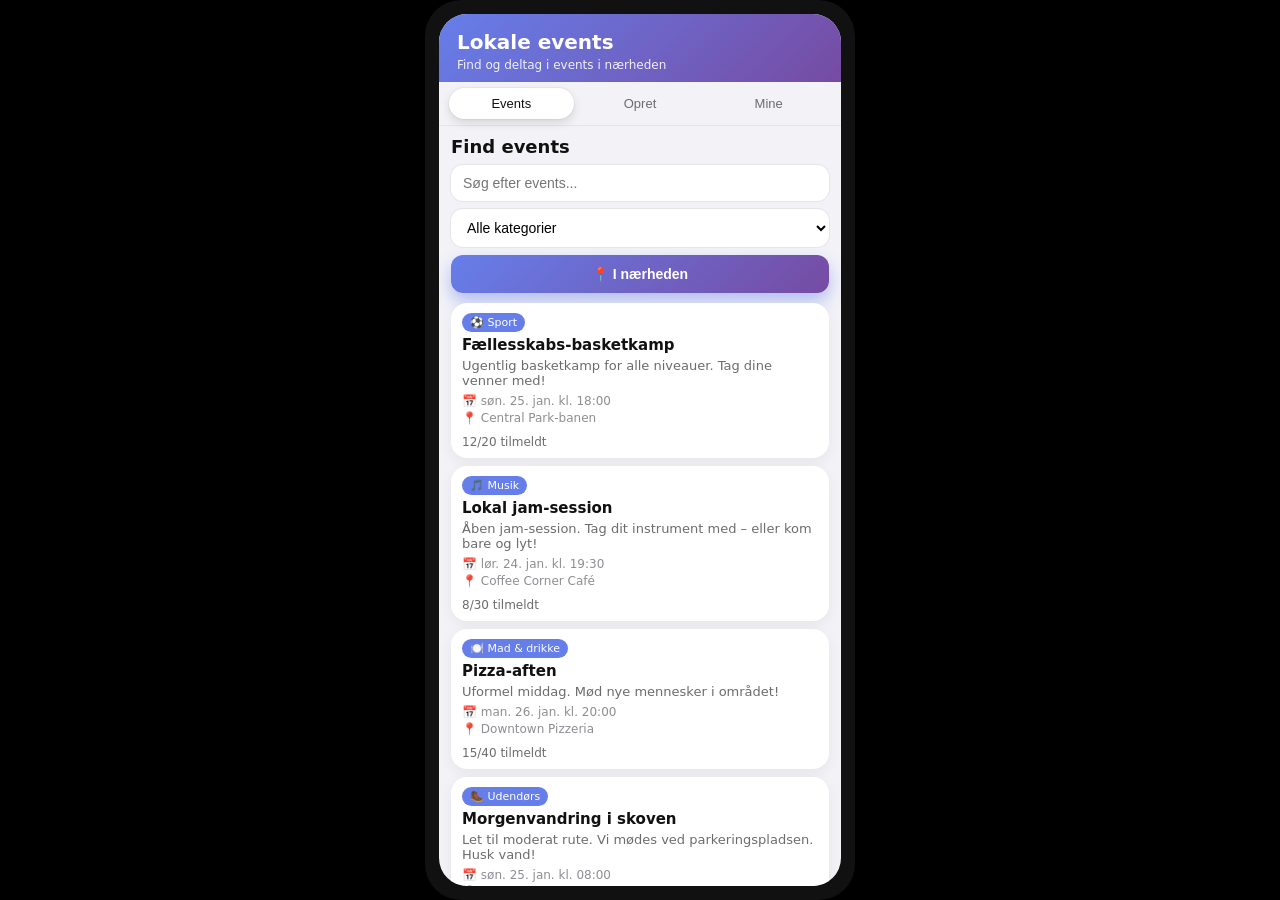
==== app/index-iphone.html @ d3295fb8 "Iphone version" ====
<!DOCTYPE html>
<html lang="da">
<head>
    <meta charset="UTF-8">
    <meta name="viewport" content="width=device-width, initial-scale=1.0, viewport-fit=cover">
    <title>Lokale events – iPhone</title>
    <link rel="stylesheet" href="css/style-iphone.css">
</head>
<body>
    <div class="phone-frame">
        <div class="phone-notch-area"></div>
        <div class="phone-app">
            <header class="header">
                <h1>Lokale events</h1>
                <p class="tagline">Find og deltag i events i nærheden</p>
            </header>

            <!-- Navigation Tabs -->
            <nav class="nav-tabs">
                <button class="tab-btn active" data-tab="events">Events</button>
                <button class="tab-btn" data-tab="create">Opret</button>
                <button class="tab-btn" data-tab="joined">Mine</button>
            </nav>

            <main class="content">
                <!-- Events Tab -->
                <div id="events" class="tab-content active">
                    <div class="section-header">
                        <h2>Find events</h2>
                        <div class="controls">
                            <input type="text" id="searchInput" placeholder="Søg efter events..." class="search-input">
                            <select id="categoryFilter" class="category-filter">
                                <option value="">Alle kategorier</option>
                                <option value="sports">Sport</option>
                                <option value="music">Musik</option>
                                <option value="food">Mad & drikke</option>
                                <option value="outdoor">Udendørs</option>
                                <option value="social">Socialt</option>
                                <option value="education">Uddannelse</option>
                                <option value="art">Kunst & kultur</option>
                                <option value="other">Andet</option>
                            </select>
                            <button id="getLocationBtn" class="btn-primary btn-icon">📍 I nærheden</button>
                        </div>
                    </div>

                    <div id="eventsList" class="events-grid">
                        <div class="loading-placeholder">Indlæser events...</div>
                    </div>
                </div>

                <!-- Create Event Tab -->
                <div id="create" class="tab-content">
                    <div class="section-header">
                        <h2>Opret event</h2>
                    </div>

                    <form id="createEventForm" class="create-form">
                        <div class="form-group">
                            <label for="eventTitle">Titel</label>
                            <input type="text" id="eventTitle" required placeholder="Indtast titel">
                        </div>

                        <div class="form-row">
                            <div class="form-group">
                                <label for="eventCategory">Kategori</label>
                                <select id="eventCategory" required>
                                    <option value="">Vælg kategori</option>
                                    <option value="sports">Sport</option>
                                    <option value="music">Musik</option>
                                    <option value="food">Mad & drikke</option>
                                    <option value="outdoor">Udendørs</option>
                                    <option value="social">Socialt</option>
                                    <option value="education">Uddannelse</option>
                                    <option value="art">Kunst & kultur</option>
                                    <option value="other">Andet</option>
                                </select>
                            </div>

                            <div class="form-group">
                                <label for="eventDate">Dato</label>
                                <input type="date" id="eventDate" required>
                            </div>

                            <div class="form-group">
                                <label for="eventTime">Tidspunkt</label>
                                <input type="time" id="eventTime" required>
                            </div>
                        </div>

                        <div class="form-group">
                            <label for="eventLocation">Sted</label>
                            <input type="text" id="eventLocation" required placeholder="Indtast sted">
                        </div>

                        <div class="form-row">
                            <div class="form-group">
                                <label for="eventLatitude">Breddegrad</label>
                                <input type="number" id="eventLatitude" step="0.0001" placeholder="fx 55.6761">
                            </div>

                            <div class="form-group">
                                <label for="eventLongitude">Længdegrad</label>
                                <input type="number" id="eventLongitude" step="0.0001" placeholder="fx 12.5683">
                            </div>

                            <div class="form-group">
                                <button type="button" id="getCoordinates" class="btn-secondary btn-icon">📍 Min placering</button>
                            </div>
                        </div>

                        <div class="form-group">
                            <label for="eventDescription">Beskrivelse</label>
                            <textarea id="eventDescription" rows="4" placeholder="Fortæl lidt om dit event..."></textarea>
                        </div>

                        <div class="form-group">
                            <label for="eventCapacity">Maks. deltagere</label>
                            <input type="number" id="eventCapacity" min="1" value="50">
                        </div>

                        <button type="submit" class="btn-primary btn-large">Opret event</button>
                    </form>
                </div>

                <!-- My Events Tab -->
                <div id="joined" class="tab-content">
                    <div class="section-header">
                        <h2>Mine events</h2>
                    </div>

                    <div id="joinedEventsList" class="events-grid">
                        <div class="empty-state">
                            Du har ikke tilmeldt dig nogen events endnu. <br>
                            Se events under fanen "Events"!
                        </div>
                    </div>
                </div>
            </main>
        </div>
    </div>

    <!-- Event Detail Modal -->
    <div id="eventModal" class="modal">
        <div class="modal-content">
            <span class="close">&times;</span>
            <div id="modalBody"></div>
        </div>
    </div>

    <script src="js/app.js"></script>
</body>
</html>
---- app/css/style-iphone.css ----
/* ========== iPhone App Shell ========== */
* {
    margin: 0;
    padding: 0;
    box-sizing: border-box;
}

html, body {
    height: 100%;
}

body {
    font-family: -apple-system, BlinkMacSystemFont, 'SF Pro Text', system-ui, sans-serif;
    background: #000;
    display: flex;
    align-items: center;
    justify-content: center;
    color: #111;
}

.phone-frame {
    background: #111;
    width: 100%;
    max-width: 430px; /* iPhone 14 Pro Max width */
    height: 100vh;
    max-height: 932px; /* iPhone 14 Pro Max height */
    border-radius: 36px;
    padding: 14px;
    box-shadow: 0 20px 60px rgba(0, 0, 0, 0.6);
    position: relative;
    overflow: hidden;
}

.phone-notch-area {
    height: env(safe-area-inset-top, 24px);
}

.phone-app {
    background: #f2f2f7;
    border-radius: 28px;
    height: calc(100% - env(safe-area-inset-top, 24px));
    display: flex;
    flex-direction: column;
    overflow: hidden;
}

/* ========== Header ========== */
.header {
    padding: 16px 18px 10px;
    background: linear-gradient(135deg, #667eea 0%, #764ba2 100%);
    color: #fff;
}

.header h1 {
    font-size: 20px;
    font-weight: 700;
    margin-bottom: 4px;
}

.tagline {
    font-size: 12px;
    opacity: 0.9;
}

/* ========== Tabs (Top) ========== */
.nav-tabs {
    display: flex;
    gap: 4px;
    padding: 6px 10px 6px;
    background: #f2f2f7;
    border-bottom: 1px solid rgba(0, 0, 0, 0.06);
}

.tab-btn {
    flex: 1;
    border: none;
    border-radius: 999px;
    background: transparent;
    padding: 8px 6px;
    font-size: 13px;
    font-weight: 500;
    color: #6c6c70;
    cursor: pointer;
    transition: all 0.2s ease;
}

.tab-btn.active {
    background: #fff;
    color: #111;
    box-shadow: 0 0 0 1px rgba(0, 0, 0, 0.04), 0 4px 10px rgba(0, 0, 0, 0.12);
}

.tab-btn:active {
    transform: scale(0.98);
}

/* ========== Main Content ========== */
.content {
    flex: 1;
    overflow-y: auto;
    padding: 10px 12px 14px;
}

.tab-content {
    display: none;
    animation: fadeIn 0.25s ease;
}

.tab-content.active {
    display: block;
}

@keyframes fadeIn {
    from { opacity: 0; transform: translateY(4px); }
    to { opacity: 1; transform: translateY(0); }
}

.section-header {
    margin-bottom: 10px;
}

.section-header h2 {
    font-size: 18px;
    margin-bottom: 8px;
    color: #111;
}

.controls {
    display: flex;
    flex-direction: column;
    gap: 8px;
}

/* ========== Inputs & Buttons ========== */
.search-input,
.category-filter {
    width: 100%;
    padding: 10px 12px;
    border-radius: 12px;
    border: none;
    font-size: 14px;
    background: #fff;
    box-shadow: 0 0 0 1px #e5e5ea;
}

.search-input:focus,
.category-filter:focus {
    outline: none;
    box-shadow: 0 0 0 2px rgba(102, 126, 234, 0.8);
}

.btn-primary,
.btn-secondary {
    border-radius: 12px;
    border: none;
    padding: 11px 14px;
    font-size: 14px;
    font-weight: 600;
    cursor: pointer;
    transition: all 0.2s ease;
}

.btn-primary {
    background: linear-gradient(135deg, #667eea 0%, #764ba2 100%);
    color: #fff;
    box-shadow: 0 8px 16px rgba(102, 126, 234, 0.45);
}

.btn-secondary {
    background: #fff;
    color: #111;
    box-shadow: 0 0 0 1px #e5e5ea;
}

.btn-primary:active,
.btn-secondary:active {
    transform: scale(0.98);
    box-shadow: none;
}

.btn-large {
    width: 100%;
    margin-top: 4px;
}

.btn-icon {
    display: flex;
    align-items: center;
    justify-content: center;
    gap: 6px;
}

/* ========== Forms ========== */
.create-form {
    background: #fff;
    padding: 10px 10px 14px;
    border-radius: 16px;
    box-shadow: 0 4px 16px rgba(0, 0, 0, 0.08);
}

.form-group {
    display: flex;
    flex-direction: column;
    gap: 4px;
    margin-bottom: 10px;
}

.form-group label {
    font-size: 13px;
    font-weight: 500;
    color: #3a3a3c;
}

.form-group input,
.form-group textarea,
.form-group select {
    padding: 9px 11px;
    border-radius: 10px;
    border: none;
    font-size: 14px;
    font-family: inherit;
    background: #f2f2f7;
    box-shadow: 0 0 0 1px #e5e5ea;
}

.form-group input:focus,
.form-group textarea:focus,
.form-group select:focus {
    outline: none;
    box-shadow: 0 0 0 2px rgba(102, 126, 234, 0.8);
    background: #fff;
}

.form-group textarea {
    resize: vertical;
    min-height: 70px;
}

.form-row {
    display: grid;
    grid-template-columns: 1.1fr 1fr;
    gap: 8px;
}

.form-row .form-group:last-child {
    grid-column: 1 / -1;
}

/* ========== Events List ========== */
.events-grid {
    display: flex;
    flex-direction: column;
    gap: 8px;
    margin-top: 4px;
}

.event-card {
    background: #fff;
    border-radius: 16px;
    padding: 10px 11px 9px;
    box-shadow: 0 4px 14px rgba(0, 0, 0, 0.06);
    display: flex;
    flex-direction: column;
    gap: 6px;
    cursor: pointer;
    transition: transform 0.15s ease, box-shadow 0.15s ease;
}

.event-card:active {
    transform: scale(0.98);
    box-shadow: 0 2px 8px rgba(0, 0, 0, 0.12);
}

.event-card.joined {
    border: 1px solid rgba(102, 126, 234, 0.6);
    background: #eef2ff;
}

.event-card-content {
    display: flex;
    flex-direction: column;
    gap: 4px;
}

.event-category {
    align-self: flex-start;
    border-radius: 999px;
    padding: 3px 8px;
    font-size: 11px;
    background: #667eea;
    color: #fff;
}

.event-card h3 {
    font-size: 15px;
    font-weight: 600;
    color: #111;
}

.event-card p {
    font-size: 13px;
    color: #6c6c70;
}

.event-meta {
    display: flex;
    flex-direction: column;
    gap: 3px;
    margin-top: 2px;
    font-size: 12px;
    color: #8e8e93;
}

.event-distance {
    font-size: 12px;
    font-weight: 600;
    color: #667eea;
}

.event-footer {
    display: flex;
    align-items: center;
    justify-content: space-between;
    margin-top: 4px;
}

.event-participants {
    font-size: 12px;
    color: #6c6c70;
}

.joined-badge {
    font-size: 11px;
    padding: 3px 8px;
    border-radius: 999px;
    background: #34c759;
    color: #fff;
    font-weight: 600;
}

/* ========== States ========== */
.loading-placeholder,
.empty-state {
    text-align: center;
    padding: 24px 10px;
    font-size: 13px;
    color: #8e8e93;
}

.empty-state {
    background: #fff;
    border-radius: 14px;
    box-shadow: 0 2px 10px rgba(0, 0, 0, 0.06);
}

/* ========== Modal (Full-Screen Sheet) ========== */
.modal {
    display: none;
    position: fixed;
    inset: 0;
    background: rgba(0, 0, 0, 0.45);
    z-index: 1000;
}

.modal.show {
    display: block;
}

.modal-content {
    position: absolute;
    inset-inline: 0;
    bottom: 0;
    margin-inline: auto;
    max-width: 430px;
    background: #fff;
    border-radius: 18px 18px 0 0;
    padding: 16px 14px 20px;
    max-height: 80vh;
    overflow-y: auto;
    animation: sheetUp 0.25s ease;
}

@keyframes sheetUp {
    from { transform: translateY(30px); opacity: 0; }
    to { transform: translateY(0); opacity: 1; }
}

.close {
    position: absolute;
    right: 16px;
    top: 10px;
    font-size: 22px;
    color: #8e8e93;
    cursor: pointer;
}

.modal-header h2 {
    font-size: 18px;
    margin-bottom: 4px;
}

.modal-category {
    display: inline-block;
    margin-top: 4px;
    padding: 3px 9px;
    border-radius: 999px;
    font-size: 11px;
    background: #667eea;
    color: #fff;
}

.modal-body p {
    font-size: 14px;
    color: #3a3a3c;
    margin-top: 8px;
}

.modal-meta {
    margin-top: 10px;
    padding: 10px;
    border-radius: 12px;
    background: #f2f2f7;
    font-size: 13px;
}

.modal-meta-item {
    display: flex;
    gap: 6px;
    margin-bottom: 4px;
}

.modal-meta-item:last-child {
    margin-bottom: 0;
}

.modal-meta-item a {
    color: #007aff;
    text-decoration: none;
    font-weight: 500;
}

.modal-actions {
    margin-top: 12px;
    display: flex;
    gap: 8px;
}

.modal-actions .btn-primary {
    flex: 1;
}

/* ========== Success Toast ========== */
.success-message {
    position: absolute;
    top: 18px;
    left: 50%;
    transform: translateX(-50%);
    background: rgba(28, 28, 30, 0.92);
    color: #fff;
    padding: 8px 14px;
    border-radius: 999px;
    font-size: 13px;
    z-index: 1100;
    animation: toastIn 0.2s ease;
}

@keyframes toastIn {
    from { opacity: 0; transform: translate(-50%, -6px); }
    to { opacity: 1; transform: translate(-50%, 0); }
}
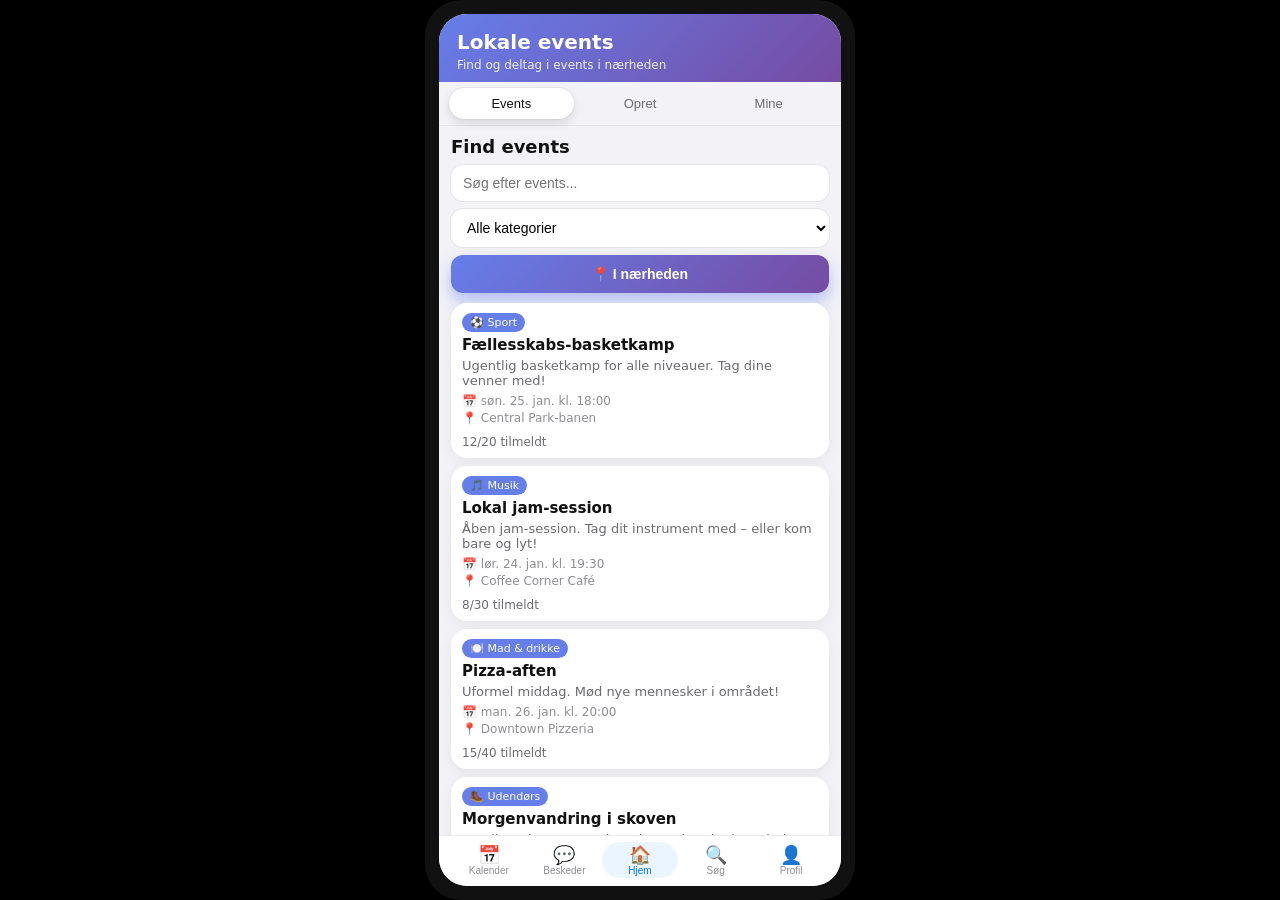
==== commit 76ed4f9b: "Enhance iPhone app layout with new tabs for Messages, Search, and Profile; update event tab title to" ====
--- a/app/index-iphone.html
+++ b/app/index-iphone.html
@@ -126,7 +126,7 @@
                 <!-- My Events Tab -->
                 <div id="joined" class="tab-content">
                     <div class="section-header">
-                        <h2>Mine events</h2>
+                        <h2>Eventkalender</h2>
                     </div>
 
                     <div id="joinedEventsList" class="events-grid">
@@ -136,7 +136,66 @@
                         </div>
                     </div>
                 </div>
+
+                <!-- Messages Tab -->
+                <div id="messages" class="tab-content">
+                    <div class="section-header">
+                        <h2>Beskeder</h2>
+                    </div>
+                    <div class="empty-state">
+                        Ingen beskeder endnu. <br>
+                        Du vil se opdateringer fra dine events her.
+                    </div>
+                </div>
+
+                <!-- Search Tab -->
+                <div id="search" class="tab-content">
+                    <div class="section-header">
+                        <h2>Søg</h2>
+                    </div>
+                    <div class="empty-state">
+                        Brug søgefeltet på <strong>Hjem</strong> til at finde events. <br><br>
+                        <button class="btn-primary btn-large" onclick="document.querySelector('.bottom-bar [data-tab=&quot;events&quot;]').click(); setTimeout(() => document.getElementById('searchInput').focus(), 50);">
+                            Gå til søgning
+                        </button>
+                    </div>
+                </div>
+
+                <!-- Profile Tab -->
+                <div id="profile" class="tab-content">
+                    <div class="section-header">
+                        <h2>Min profil</h2>
+                    </div>
+                    <div class="empty-state">
+                        <p><strong>Bruger:</strong> Dig</p>
+                        <p>Her kan du senere se din aktivitet og tilpasse dine præferencer.</p>
+                    </div>
+                </div>
             </main>
+
+            <!-- Bottom Navigation Bar -->
+            <nav class="bottom-bar">
+                <button class="tab-btn bottom-tab-btn" data-tab="joined">
+                    <span class="icon">📅</span>
+                    <span class="label">Kalender</span>
+                </button>
+                <button class="tab-btn bottom-tab-btn" data-tab="messages">
+                    <span class="icon">💬</span>
+                    <span class="label">Beskeder</span>
+                </button>
+                <button class="tab-btn bottom-tab-btn active" data-tab="events">
+                    <span class="icon">🏠</span>
+                    <span class="label">Hjem</span>
+                </button>
+                <button class="tab-btn bottom-tab-btn" data-tab="search">
+                    <span class="icon">🔍</span>
+                    <span class="label">Søg</span>
+                </button>
+                <button class="tab-btn bottom-tab-btn" data-tab="profile">
+                    <span class="icon">👤</span>
+                    <span class="label">Profil</span>
+                </button>
+            </nav>
         </div>
     </div>
 
--- a/app/css/style-iphone.css
+++ b/app/css/style-iphone.css
@@ -84,6 +84,7 @@
     transition: all 0.2s ease;
 }
 
+/*. generic active state is overridden for bottom bar below */
 .tab-btn.active {
     background: #fff;
     color: #111;
@@ -92,6 +93,46 @@
 
 .tab-btn:active {
     transform: scale(0.98);
+}
+
+/* ========== Bottom Tab Bar (Home / Messages / Calendar) ========== */
+.bottom-bar {
+    display: flex;
+    align-items: center;
+    justify-content: space-around;
+    padding: 6px 12px 8px;
+    background: #fff;
+    border-top: 1px solid rgba(0, 0, 0, 0.08);
+}
+
+.bottom-bar .tab-btn {
+    flex: 1;
+    border: none;
+    background: transparent;
+    display: flex;
+    flex-direction: column;
+    align-items: center;
+    justify-content: center;
+    padding: 4px 0 2px;
+    border-radius: 999px;
+    color: #8e8e93;
+    font-size: 11px;
+    gap: 1px;
+    box-shadow: none;
+}
+
+.bottom-bar .tab-btn .icon {
+    font-size: 18px;
+    line-height: 1;
+}
+
+.bottom-bar .tab-btn .label {
+    font-size: 10px;
+}
+
+.bottom-bar .tab-btn.active {
+    color: #007aff;
+    background: rgba(0, 122, 255, 0.08);
 }
 
 /* ========== Main Content ========== */
